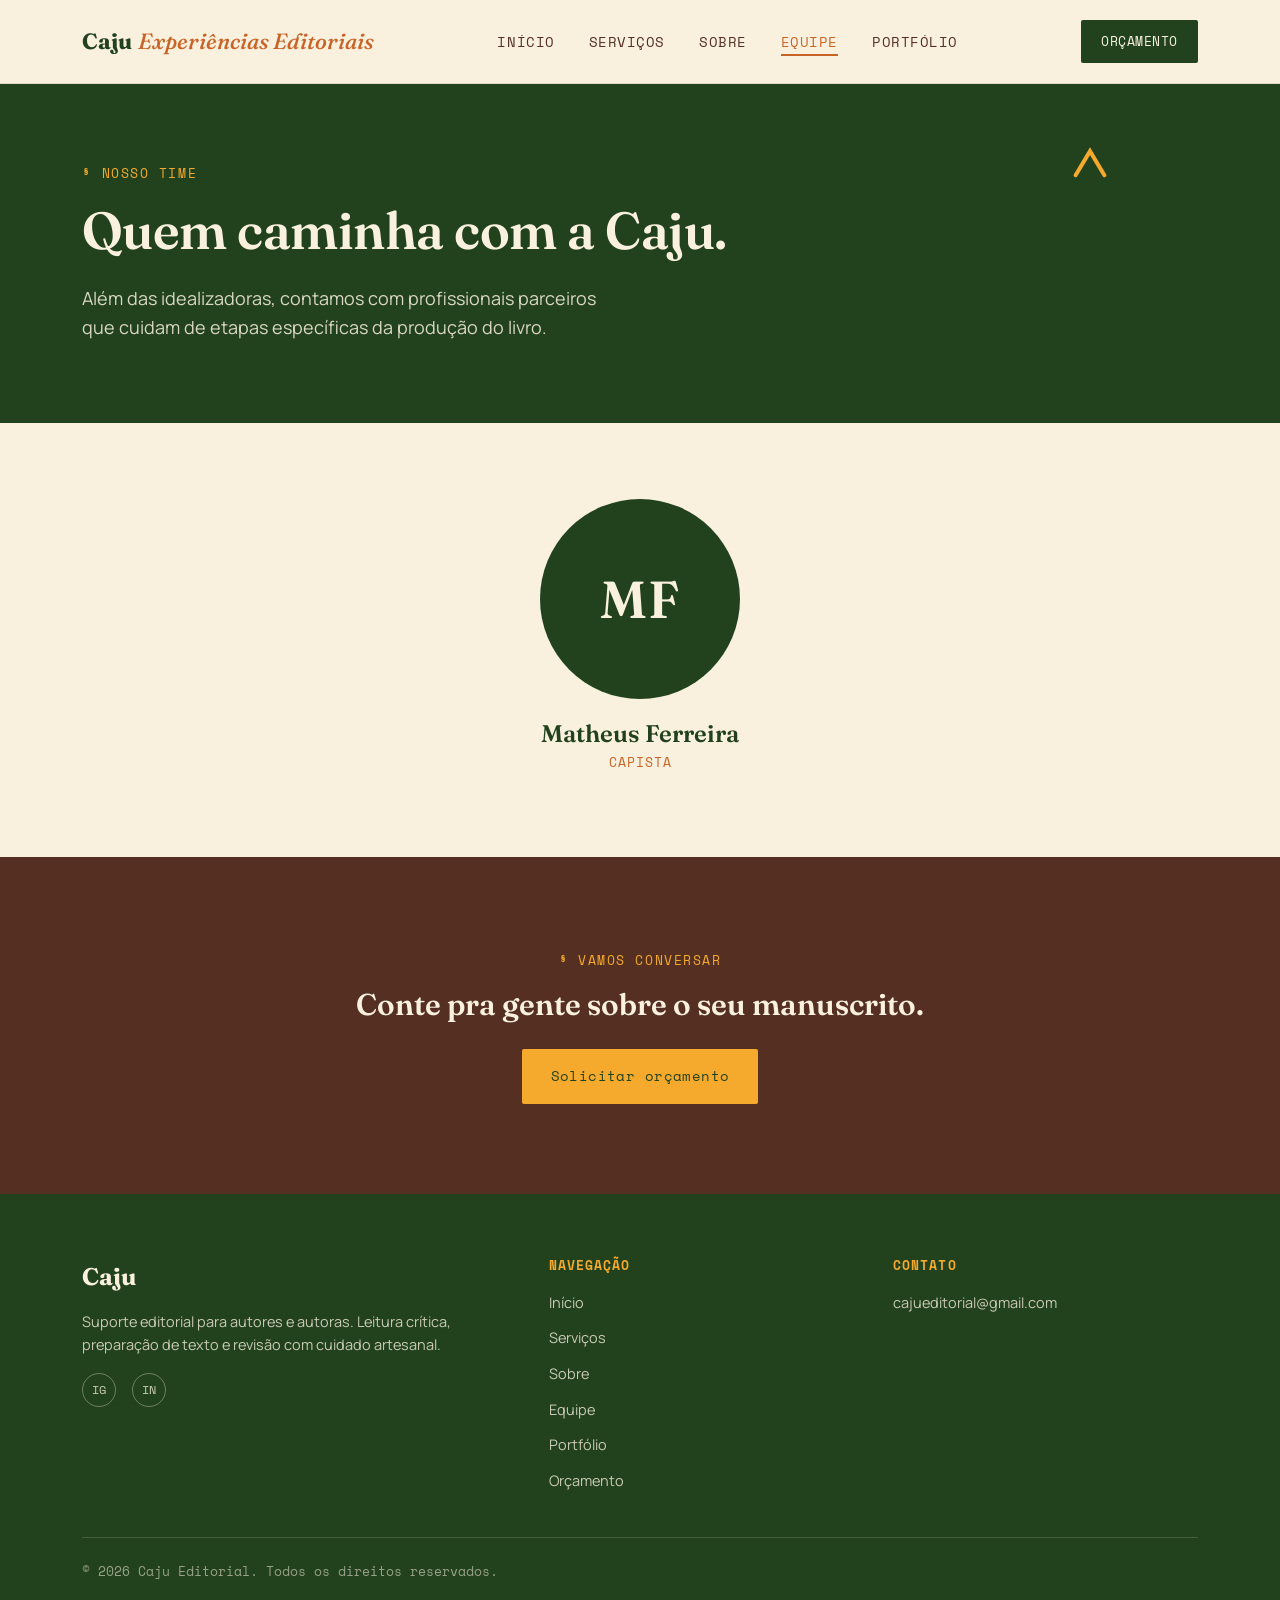
==== equipe.html @ 2a9daa26 "ajustes" ====
<!DOCTYPE html>
<html lang="pt-BR">

<head>
  <meta charset="UTF-8">
  <meta name="viewport" content="width=device-width, initial-scale=1.0">
  <title>Equipe | Caju Experiências Editoriais</title>
  <meta name="description" content="Conheça os profissionais que trabalham com a Caju Editorial em cada etapa da produção do livro.">
  <link rel="stylesheet" href="style.css">
</head>

<body>

  <header class="site-header">
    <nav class="nav">
      <a href="index.html" class="logo">Caju <em>Experiências Editoriais</em></a>
      <ul class="nav-links">
        <li><a href="index.html">Início</a></li>
        <li><a href="servicos.html">Serviços</a></li>
        <li><a href="sobre.html">Sobre</a></li>
        <li><a href="equipe.html" class="active">Equipe</a></li>
        <li><a href="portfolio.html">Portfólio</a></li>
      </ul>
      <a href="orcamento.html" class="nav-cta">Orçamento</a>
    </nav>
  </header>

  <section class="hero hero--small">
    <div class="mark mark--amarelo" style="width:48px; top:56px; right:13%;">
      <svg viewBox="0 0 60 60" fill="none" stroke="currentColor" stroke-width="5" stroke-linecap="round">
        <path d="M12 44 L30 14 L48 44" />
      </svg>
    </div>
    <div class="wrap">
      <div class="hero-inner">
        <span class="eyebrow">Nosso time</span>
        <h1>Quem caminha com a Caju.</h1>
        <p class="lead">Além das idealizadoras, contamos com profissionais parceiros que cuidam de etapas específicas
          da produção do livro.</p>
      </div>
    </div>
  </section>

  <section>
    <div class="wrap">

      <div class="team-grid">

        <article class="team-card">
          <div class="team-photo" data-initials="MF">
            <img src="assets/matheus-ferreira.jpg" alt="Retrato de Matheus Ferreira" onerror="this.remove()">
          </div>
          <h3>Matheus Ferreira</h3>
          <span class="team-role">Capista</span>
        </article>

      </div>

    </div>
  </section>

  <section class="cta-band">
    <div class="wrap">
      <span class="eyebrow" style="color:var(--amarelo)">Vamos conversar</span>
      <h2>Conte pra gente sobre o seu manuscrito.</h2>
      <a href="orcamento.html" class="btn btn--primary">Solicitar orçamento</a>
    </div>
  </section>

  <footer class="site-footer">
    <div class="wrap">
      <div class="footer-grid">
        <div>
          <div class="footer-logo">Caju</div>
          <p>Suporte editorial para autores e autoras. Leitura crítica, preparação de texto e revisão com
            cuidado artesanal.</p>
          <div class="social-row">
            <a href="#" aria-label="Instagram">IG</a>
            <a href="#" aria-label="LinkedIn">IN</a>
          </div>
        </div>
        <div>
          <h4>Navegação</h4>
          <ul>
            <li><a href="index.html">Início</a></li>
            <li><a href="servicos.html">Serviços</a></li>
            <li><a href="sobre.html">Sobre</a></li>
            <li><a href="equipe.html">Equipe</a></li>
            <li><a href="portfolio.html">Portfólio</a></li>
            <li><a href="orcamento.html">Orçamento</a></li>
          </ul>
        </div>
        <div>
          <h4>Contato</h4>
          <ul>
            <li><a href="mailto:cajueditorial@gmail.com">cajueditorial@gmail.com</a></li>
          </ul>
        </div>
      </div>
      <div class="footer-bottom">
        <span>© 2026 Caju Editorial. Todos os direitos reservados.</span>
      </div>
    </div>
  </footer>

</body>

</html>
---- style.css ----
@import url('https://fonts.googleapis.com/css2?family=Fraunces:ital,opsz,wght@0,9..144,300;0,9..144,400;0,9..144,500;0,9..144,600;0,9..144,700;0,9..144,900;1,9..144,400;1,9..144,500;1,9..144,600&family=Manrope:wght@400;500;600;700;800&family=Space+Mono:wght@400;700&display=swap');

/* ============ TOKENS ============ */
:root {
  --verde: #22421D;
  --verde-2: #2f5827;
  --creme: #F9F1DE;
  --creme-2: #f2e8cf;
  --amarelo: #F5AA2E;
  --laranja: #C86427;
  --marrom: #542F22;

  --display: 'Fraunces', serif;
  --body: 'Manrope', sans-serif;
  --mono: 'Space Mono', monospace;

  --max: 1180px;
  --radius: 2px;
}

*,
*::before,
*::after {
  box-sizing: border-box;
}

html {
  scroll-behavior: smooth;
}

body {
  margin: 0;
  background: var(--creme);
  color: var(--marrom);
  font-family: var(--body);
  font-size: 16px;
  line-height: 1.6;
  -webkit-font-smoothing: antialiased;
}

img {
  max-width: 100%;
  display: block;
}

a {
  color: inherit;
  text-decoration: none;
}

h1,
h2,
h3,
h4 {
  font-family: var(--display);
  font-weight: 600;
  line-height: 1.08;
  margin: 0 0 .5em;
  color: var(--verde);
}

p {
  margin: 0 0 1em;
}

.wrap {
  max-width: var(--max);
  margin: 0 auto;
  padding: 0 32px;
}

::selection {
  background: var(--amarelo);
  color: var(--verde);
}

@media (prefers-reduced-motion: reduce) {
  * {
    animation-duration: 0.001ms !important;
    transition-duration: 0.001ms !important;
  }
}

/* ============ EYEBROW / MONO LABEL ============ */
.eyebrow {
  font-family: var(--mono);
  font-size: 13px;
  letter-spacing: .12em;
  text-transform: uppercase;
  color: var(--laranja);
  display: inline-flex;
  align-items: center;
  gap: 10px;
  margin-bottom: 18px;
}

.eyebrow::before {
  content: "§";
  font-weight: 700;
}

/* ============ caju MARKS (signature element) ============ */
.mark {
  position: absolute;
  color: var(--amarelo);
  pointer-events: none;
  z-index: 1;
}

.mark svg {
  width: 100%;
  height: 100%;
  display: block;
}

.mark--dark {
  color: var(--marrom);
}

.mark--laranja {
  color: var(--laranja);
}

.mark--verde {
  color: var(--verde-2);
}

/* ============ BUTTONS ============ */
.btn {
  display: inline-flex;
  align-items: center;
  gap: 10px;
  font-family: var(--mono);
  font-size: 14px;
  letter-spacing: .03em;
  padding: 15px 28px;
  border-radius: var(--radius);
  border: 1.5px solid transparent;
  cursor: pointer;
  transition: transform .15s ease, background .2s ease, color .2s ease, border-color .2s ease;
}

.btn:hover {
  transform: translateY(-2px);
}

.btn:focus-visible {
  outline: 3px solid var(--laranja);
  outline-offset: 3px;
}

.btn--primary {
  background: var(--amarelo);
  color: var(--verde);
}

.btn--primary:hover {
  background: var(--laranja);
  color: var(--creme);
}

.btn--ghost {
  background: transparent;
  color: var(--creme);
  border-color: rgba(249, 241, 222, .4);
}

.btn--ghost:hover {
  border-color: var(--creme);
}

.btn--outline {
  background: transparent;
  color: var(--verde);
  border-color: var(--verde);
}

.btn--outline:hover {
  background: var(--verde);
  color: var(--creme);
}

.btn--block {
  width: 100%;
  justify-content: center;
}

/* ============ HEADER / NAV ============ */
.site-header {
  position: sticky;
  top: 0;
  z-index: 50;
  background: var(--creme);
  border-bottom: 1px solid rgba(84, 47, 34, .14);
}

.nav {
  display: flex;
  align-items: center;
  justify-content: space-between;
  padding: 20px 32px;
  max-width: var(--max);
  margin: 0 auto;
}

.logo {
  font-family: var(--display);
  font-weight: 700;
  font-size: 22px;
  color: var(--verde);
  display: flex;
  align-items: baseline;
  gap: 6px;
}

.logo em {
  font-style: italic;
  color: var(--laranja);
  font-weight: 500;
}

.nav-links {
  display: flex;
  align-items: center;
  gap: 34px;
  list-style: none;
  margin: 0;
  padding: 0;
}

.nav-links a {
  font-family: var(--mono);
  font-size: 13.5px;
  letter-spacing: .04em;
  text-transform: uppercase;
  color: var(--marrom);
  position: relative;
  padding-bottom: 4px;
}

.nav-links a::after {
  content: "";
  position: absolute;
  left: 0;
  bottom: 0;
  width: 0;
  height: 2px;
  background: var(--laranja);
  transition: width .2s ease;
}

.nav-links a:hover::after,
.nav-links a.active::after {
  width: 100%;
}

.nav-links a.active {
  color: var(--laranja);
}

.nav-cta {
  font-family: var(--mono);
  font-size: 13px;
  background: var(--verde);
  color: var(--creme);
  padding: 11px 20px;
  border-radius: var(--radius);
  text-transform: uppercase;
  letter-spacing: .04em;
  transition: background .2s ease;
}

.nav-cta:hover {
  background: var(--laranja);
}

.nav-toggle {
  display: none;
}

/* ============ HERO (dark ink band) ============ */
.hero {
  position: relative;
  background: var(--verde);
  color: var(--creme);
  overflow: hidden;
  padding: 110px 0 90px;
}

.hero .wrap {
  position: relative;
  z-index: 2;
}

.hero-inner {
  max-width: 720px;
}

.hero .eyebrow {
  color: var(--amarelo);
}

.hero .eyebrow::before {
  color: var(--amarelo);
}

.hero h1 {
  color: var(--creme);
  font-size: clamp(38px, 6vw, 66px);
  letter-spacing: -.01em;
}

.hero h1 em {
  font-style: italic;
  color: var(--amarelo);
  font-weight: 500;
}

.hero p.lead {
  font-size: 18px;
  max-width: 540px;
  color: rgba(249, 241, 222, .85);
}

.hero-actions {
  display: flex;
  gap: 16px;
  margin-top: 34px;
  flex-wrap: wrap;
}

.hero--small {
  padding: 76px 0 64px;
}

.hero--small h1 {
  font-size: clamp(34px, 5vw, 52px);
}

/* ============ SECTIONS ============ */
section {
  padding: 68px 0;
  position: relative;
}

.section-head {
  max-width: 620px;
}

.section-head h2 {
  font-size: clamp(28px, 3.6vw, 40px);
}

.section-head p {
  color: rgba(84, 47, 34, .75);
  font-size: 17px;
}

.band-verde {
  background: var(--verde);
  color: var(--creme);
}

.band-verde h2,
.band-verde h3,
.band-verde h4 {
  color: var(--creme);
}

.band-verde p {
  color: rgba(249, 241, 222, .8);
}

.band-marrom {
  background: var(--marrom);
  color: var(--creme);
}

.band-marrom h2,
.band-marrom h3,
.band-marrom h4 {
  color: var(--creme);
}

.band-marrom p {
  color: rgba(249, 241, 222, .82);
}

.band-creme2 {
  background: var(--creme-2);
}

/* ============ CARD GRIDS ============ */
.grid {
  display: grid;
  gap: 28px;
}

.grid--3 {
  grid-template-columns: repeat(3, 1fr);
}

.grid--2 {
  grid-template-columns: repeat(2, 1fr);
}

.card {
  background: var(--creme);
  border: 1.5px solid rgba(84, 47, 34, .16);
  border-radius: var(--radius);
  padding: 32px 28px;
  position: relative;
  transition: border-color .2s ease, transform .2s ease;
}

.card:hover {
  border-color: var(--laranja);
  transform: translateY(-4px);
}

.card .mark-icon {
  width: 30px;
  height: 30px;
  color: var(--laranja);
  margin-bottom: 18px;
}

.card h3 {
  font-size: 21px;
  margin-bottom: 10px;
}

.card p {
  font-size: 15px;
  color: rgba(84, 47, 34, .78);
  margin-bottom: 0;
}

.card a.card-link {
  display: inline-flex;
  align-items: center;
  gap: 8px;
  margin-top: 16px;
  font-family: var(--mono);
  font-size: 13px;
  color: var(--laranja);
  letter-spacing: .03em;
}

/* service detail cards on servicos.html */
.service {
  display: grid;
  grid-template-columns: 64px 1fr;
  gap: 26px;
  padding: 44px 0;
  border-top: 1px solid rgba(84, 47, 34, .16);
}

.service:last-child {
  border-bottom: 1px solid rgba(84, 47, 34, .16);
}

.service-mark {
  width: 46px;
  height: 46px;
  border: 1.5px solid var(--laranja);
  border-radius: 50%;
  display: flex;
  align-items: center;
  justify-content: center;
  font-family: var(--mono);
  color: var(--laranja);
  font-size: 18px;
}

.service h3 {
  font-size: 24px;
  margin-bottom: 8px;
}

.service-title-row {
  display: flex;
  align-items: baseline;
  justify-content: space-between;
  gap: 12px 24px;
  flex-wrap: wrap;
}

.service-price {
  font-family: var(--mono);
  font-size: 15px;
  font-weight: 700;
  color: var(--laranja);
  white-space: nowrap;
}

.service-price small {
  font-weight: 400;
  color: rgba(84, 47, 34, .6);
  font-size: 12px;
}

.service p.desc {
  color: rgba(84, 47, 34, .8);
  max-width: 620px;
}

.service-group-head {
  margin: 24px 0 4px;
}

.service-group-head:first-child {
  margin-top: 0;
}

.service-group-head h2 {
  font-size: clamp(24px, 3vw, 32px);
}

.service-group-head p {
  color: rgba(84, 47, 34, .75);
  max-width: 640px;
}

.service ul {
  list-style: none;
  margin: 18px 0 0;
  padding: 0;
  display: grid;
  grid-template-columns: repeat(2, 1fr);
  gap: 8px 24px;
}

.service li {
  font-size: 14px;
  color: var(--marrom);
  padding-left: 20px;
  position: relative;
}

.service li::before {
  content: "／";
  position: absolute;
  left: 0;
  color: var(--laranja);
  font-family: var(--mono);
}

/* ============ PROCESS TIMELINE ============ */
.timeline {
  display: grid;
  grid-template-columns: repeat(4, 1fr);
  gap: 28px;
  counter-reset: step;
}

.timeline-item {
  position: relative;
  padding-top: 30px;
}

.timeline-item::before {
  counter-increment: step;
  content: "0" counter(step);
  font-family: var(--mono);
  font-size: 14px;
  color: var(--amarelo);
  position: absolute;
  top: 0;
  left: 0;
  letter-spacing: .05em;
}

.timeline-item h4 {
  font-size: 17px;
  margin-bottom: 8px;
  color: var(--creme);
}

.timeline-item p {
  font-size: 14px;
}

/* ============ TESTIMONIAL / MARGIN NOTE ============ */
.margin-note {
  max-width: 760px;
  margin: 0 auto;
  text-align: center;
  position: relative;
  padding: 0 40px;
}

.margin-note p {
  font-family: var(--display);
  font-style: italic;
  font-size: clamp(22px, 3vw, 30px);
  color: var(--verde);
  line-height: 1.4;
}

.margin-note cite {
  display: block;
  margin-top: 22px;
  font-family: var(--mono);
  font-style: normal;
  font-size: 13px;
  letter-spacing: .05em;
  text-transform: uppercase;
  color: var(--laranja);
}

/* ============ DEPOIMENTOS CAROUSEL ============ */
.carousel {
  position: relative;
  margin-top: 8px;
}

.carousel-track {
  display: flex;
  overflow-x: auto;
  scroll-snap-type: x mandatory;
  scroll-behavior: smooth;
  -webkit-overflow-scrolling: touch;
  scrollbar-width: none;
}

.carousel-track::-webkit-scrollbar {
  display: none;
}

.testimonial {
  flex: 0 0 100%;
  scroll-snap-align: center;
  margin: 0;
  padding: 8px 8px 20px;
  display: flex;
  justify-content: center;
}

.testimonial-inner {
  background: var(--creme-2);
  border: 1.5px solid rgba(84, 47, 34, .16);
  border-radius: var(--radius);
  padding: 52px 48px 40px;
  max-width: 760px;
  width: 100%;
  position: relative;
}

.testimonial-inner::before {
  content: "\201C";
  font-family: var(--display);
  font-size: 96px;
  line-height: 1;
  color: var(--amarelo);
  position: absolute;
  top: 20px;
  left: 30px;
  opacity: .5;
  pointer-events: none;
}

.testimonial p {
  font-family: var(--display);
  font-style: italic;
  font-size: clamp(17px, 2.1vw, 22px);
  line-height: 1.5;
  color: var(--verde);
  position: relative;
  margin: 0 0 22px;
}

.testimonial cite {
  font-family: var(--mono);
  font-style: normal;
  font-size: 12.5px;
  letter-spacing: .06em;
  text-transform: uppercase;
  color: var(--laranja);
}

.carousel-btn {
  position: absolute;
  top: calc(50% - 20px);
  transform: translateY(-50%);
  z-index: 3;
  width: 48px;
  height: 48px;
  border-radius: 50%;
  border: 1.5px solid var(--verde);
  background: var(--creme);
  color: var(--verde);
  font-family: var(--body);
  font-size: 26px;
  line-height: 1;
  display: flex;
  align-items: center;
  justify-content: center;
  cursor: pointer;
  transition: background .2s ease, color .2s ease, transform .2s ease;
}

.carousel-btn:hover {
  background: var(--verde);
  color: var(--creme);
}

.carousel-btn:focus-visible {
  outline: 3px solid var(--laranja);
  outline-offset: 3px;
}

.carousel-btn--prev {
  left: -8px;
}

.carousel-btn--next {
  right: -8px;
}

.carousel-dots {
  display: flex;
  justify-content: center;
  gap: 10px;
  margin-top: 20px;
}

.carousel-dot {
  width: 9px;
  height: 9px;
  border-radius: 50%;
  border: none;
  padding: 0;
  cursor: pointer;
  background: rgba(84, 47, 34, .25);
  transition: background .2s ease, transform .2s ease;
}

.carousel-dot.is-active {
  background: var(--laranja);
  transform: scale(1.35);
}

@media (max-width: 680px) {
  .carousel-btn {
    width: 40px;
    height: 40px;
    font-size: 22px;
    top: calc(50% - 16px);
  }

  .carousel-btn--prev {
    left: -6px;
  }

  .carousel-btn--next {
    right: -6px;
  }

  .testimonial-inner {
    padding: 44px 26px 32px;
  }

  .testimonial-inner::before {
    font-size: 72px;
    top: 14px;
    left: 18px;
  }
}

/* ============ FAQ ============ */
@supports (interpolate-size: allow-keywords) {
  :root {
    interpolate-size: allow-keywords;
  }
}

.faq {
  max-width: 820px;
}

.faq-item {
  border-top: 1px solid rgba(84, 47, 34, .16);
  padding: 6px 0;
}

.faq-item:last-child {
  border-bottom: 1px solid rgba(84, 47, 34, .16);
}

.faq-item summary {
  cursor: pointer;
  list-style: none;
  font-family: var(--display);
  font-weight: 600;
  font-size: 19px;
  color: var(--verde);
  padding: 18px 40px 18px 0;
  position: relative;
  transition: color .2s ease;
}

.faq-item summary:hover {
  color: var(--laranja);
}

.faq-item summary::-webkit-details-marker {
  display: none;
}

.faq-item summary::after {
  content: "+";
  position: absolute;
  right: 4px;
  top: 50%;
  transform: translateY(-50%) rotate(0deg);
  font-family: var(--mono);
  font-size: 24px;
  line-height: 1;
  color: var(--laranja);
  transition: transform .35s ease;
}

.faq-item[open] summary::after {
  transform: translateY(-50%) rotate(135deg);
}

.faq-item p {
  color: rgba(84, 47, 34, .8);
  font-size: 15.5px;
  max-width: 720px;
  margin: 0 0 18px;
}

/* Fluid open/close animation via the details content wrapper */
.faq-item::details-content {
  block-size: 0;
  overflow: hidden;
  opacity: 0;
  transition:
    block-size .38s cubic-bezier(.4, 0, .2, 1),
    opacity .3s ease,
    content-visibility .38s allow-discrete;
}

.faq-item[open]::details-content {
  block-size: auto;
  opacity: 1;
}

/* ============ CTA BAND ============ */
.cta-band {
  background: var(--marrom);
  color: var(--creme);
  text-align: center;
  padding: 90px 0;
  position: relative;
  overflow: hidden;
}

.cta-band h2 {
  color: var(--creme);
  font-size: clamp(28px, 4vw, 30px);
  max-width: 680px;
  margin: 0 auto 28px;
}

/* ============ FOOTER ============ */
.site-footer {
  background: var(--verde);
  color: var(--creme);
  padding: 64px 0 28px;
}

.footer-grid {
  display: grid;
  grid-template-columns: 1.4fr 1fr 1fr;
  gap: 40px;
  padding-bottom: 44px;
  border-bottom: 1px solid rgba(249, 241, 222, .16);
}

.footer-grid h4 {
  color: var(--amarelo);
  font-family: var(--mono);
  font-size: 13px;
  text-transform: uppercase;
  letter-spacing: .08em;
  margin-bottom: 18px;
}

.footer-grid p,
.footer-grid a {
  color: rgba(249, 241, 222, .78);
  font-size: 14.5px;
}

.footer-grid ul {
  list-style: none;
  margin: 0;
  padding: 0;
  display: grid;
  gap: 10px;
}

.footer-grid a:hover {
  color: var(--amarelo);
}

.footer-bottom {
  display: flex;
  justify-content: space-between;
  align-items: center;
  padding-top: 24px;
  font-family: var(--mono);
  font-size: 12.5px;
  color: rgba(249, 241, 222, .55);
  flex-wrap: wrap;
  gap: 12px;
}

.footer-logo {
  font-family: var(--display);
  font-size: 24px;
  font-weight: 700;
  color: var(--creme);
  margin-bottom: 14px;
}

.social-row {
  display: flex;
  gap: 16px;
  margin-top: 16px;
}

.social-row a {
  width: 34px;
  height: 34px;
  border: 1px solid rgba(249, 241, 222, .35);
  border-radius: 50%;
  display: flex;
  align-items: center;
  justify-content: center;
  font-family: var(--mono);
  font-size: 12px;
}

.social-row a:hover {
  border-color: var(--amarelo);
  color: var(--amarelo);
}

/* ============ SOBRE — SÓCIAS ============ */
.partner {
  display: grid;
  grid-template-columns: 200px 1fr;
  gap: 40px;
  align-items: start;
  padding: 48px 0;
  border-top: 1px solid rgba(84, 47, 34, .16);
}

.partner:last-of-type {
  border-bottom: 1px solid rgba(84, 47, 34, .16);
}

.avatar {
  width: 160px;
  height: 160px;
  border-radius: 50%;
  display: flex;
  align-items: center;
  justify-content: center;
  font-family: var(--display);
  font-size: 46px;
  font-weight: 600;
  color: var(--creme);
  position: relative;
}

.avatar--1 {
  background: var(--verde);
}

.avatar--2 {
  background: var(--laranja);
}

.partner-role {
  font-family: var(--mono);
  font-size: 12.5px;
  text-transform: uppercase;
  letter-spacing: .08em;
  color: var(--laranja);
  margin-bottom: 6px;
  display: block;
}

.partner h3 {
  font-size: 26px;
  margin-bottom: 12px;
}

.tag-row {
  display: flex;
  gap: 10px;
  flex-wrap: wrap;
  margin-top: 18px;
}

.tag {
  font-family: var(--mono);
  font-size: 12px;
  padding: 6px 12px;
  border: 1px solid rgba(84, 47, 34, .3);
  border-radius: 20px;
  color: var(--marrom);
}

/* ============ EQUIPE ============ */
.team-grid {
  display: grid;
  grid-template-columns: repeat(auto-fit, minmax(220px, 260px));
  justify-content: center;
  gap: 40px 32px;
  padding: 8px 0 16px;
}

.team-card {
  text-align: center;
}

.team-photo {
  width: 200px;
  height: 200px;
  margin: 0 auto 22px;
  border-radius: 50%;
  overflow: hidden;
  position: relative;
  background: var(--verde);
  color: var(--creme);
  display: flex;
  align-items: center;
  justify-content: center;
}

/* iniciais aparecem quando ainda não há foto */
.team-photo::before {
  content: attr(data-initials);
  font-family: var(--display);
  font-size: 52px;
  font-weight: 600;
  letter-spacing: .02em;
}

.team-photo img {
  position: absolute;
  inset: 0;
  width: 100%;
  height: 100%;
  object-fit: cover;
}

.team-card h3 {
  font-size: 24px;
  margin-bottom: 6px;
}

.team-role {
  font-family: var(--mono);
  font-size: 12.5px;
  text-transform: uppercase;
  letter-spacing: .08em;
  color: var(--laranja);
  display: block;
}

/* ============ PORTFOLIO ============ */
.book-card {
  background: var(--creme);
  border: 1.5px solid rgba(84, 47, 34, .16);
  padding: 0;
  overflow: hidden;
  border-radius: var(--radius);
  transition: transform .2s ease, border-color .2s ease;
}

.book-card:hover {
  transform: translateY(-4px);
  border-color: var(--laranja);
}

.book-spine {
  height: 130px;
  display: flex;
  align-items: flex-end;
  padding: 18px 22px;
  font-family: var(--mono);
  font-size: 12px;
  text-transform: uppercase;
  letter-spacing: .06em;
  color: var(--creme);
}

.book-card:nth-child(6n+1) .book-spine {
  background: var(--verde);
}

.book-card:nth-child(6n+2) .book-spine {
  background: var(--laranja);
}

.book-card:nth-child(6n+3) .book-spine {
  background: var(--marrom);
}

.book-card:nth-child(6n+4) .book-spine {
  background: var(--verde-2);
}

.book-card:nth-child(6n+5) .book-spine {
  background: var(--amarelo);
  color: var(--verde);
}

.book-card:nth-child(6n+6) .book-spine {
  background: var(--marrom);
}

.book-body {
  padding: 22px 24px 26px;
}

.book-body h3 {
  font-size: 18px;
  margin-bottom: 8px;
}

.book-body p {
  font-size: 14px;
  color: rgba(84, 47, 34, .78);
  margin-bottom: 0;
}

.portfolio-note {
  font-family: var(--mono);
  font-size: 13px;
  color: var(--laranja);
  border: 1px dashed var(--laranja);
  padding: 14px 18px;
  border-radius: var(--radius);
  margin-bottom: 48px;
  max-width: 640px;
}

/* ============ FORM (orçamento) ============ */
.form-layout {
  display: grid;
  grid-template-columns: 1fr 340px;
  gap: 56px;
  align-items: start;
}

.form-card {
  background: var(--creme-2);
  border: 1.5px solid rgba(84, 47, 34, .16);
  padding: 44px;
  border-radius: var(--radius);
}

.field {
  margin-bottom: 24px;
}

.field label {
  display: block;
  font-family: var(--mono);
  font-size: 12.5px;
  text-transform: uppercase;
  letter-spacing: .06em;
  color: var(--marrom);
  margin-bottom: 8px;
}

.field input[type="text"],
.field input[type="email"],
.field input[type="tel"],
.field input[type="url"],
.field select,
.field textarea {
  width: 100%;
  padding: 13px 14px;
  font-family: var(--body);
  font-size: 15px;
  background: var(--creme);
  border: 1.5px solid rgba(84, 47, 34, .28);
  border-radius: var(--radius);
  color: var(--marrom);
}

.field textarea {
  resize: vertical;
  min-height: 120px;
}

.field input:focus,
.field select:focus,
.field textarea:focus {
  outline: none;
  border-color: var(--laranja);
}

.field-hint {
  display: block;
  font-size: 12.5px;
  color: rgba(84, 47, 34, .6);
  margin-top: 8px;
}

.field-row {
  display: grid;
  grid-template-columns: 1fr 1fr;
  gap: 20px;
  /* mantém os inputs na mesma linha de base quando um label ocupa duas linhas */
  align-items: end;
}

/* se sobrar um único campo na linha, ele ocupa a largura toda */
.field-row > .field:only-child {
  grid-column: 1 / -1;
}

.checkbox-grid {
  display: grid;
  grid-template-columns: 1fr 1fr;
  gap: 12px 20px;
}

.checkbox-item {
  display: flex;
  align-items: flex-start;
  gap: 10px;
  font-size: 14.5px;
}

.checkbox-item input {
  margin-top: 4px;
  accent-color: var(--laranja);
}

.required-note {
  font-size: 12.5px;
  color: rgba(84, 47, 34, .6);
  margin-top: -8px;
  margin-bottom: 24px;
}

.side-info {
  display: flex;
  flex-direction: column;
  gap: 28px;
}

.side-card {
  background: var(--verde);
  color: var(--creme);
  padding: 28px;
  border-radius: var(--radius);
}

.side-card h4 {
  color: var(--amarelo);
  font-family: var(--mono);
  font-size: 12.5px;
  text-transform: uppercase;
  letter-spacing: .07em;
  margin-bottom: 14px;
}

.side-card p {
  font-size: 14.5px;
  color: rgba(249, 241, 222, .85);
  margin-bottom: 8px;
}

.whatsapp-btn {
  display: flex;
  align-items: center;
  justify-content: center;
  gap: 10px;
  background: var(--amarelo);
  color: var(--verde);
  font-family: var(--mono);
  font-size: 14px;
  padding: 15px;
  border-radius: var(--radius);
  margin-top: 14px;
  transition: background .2s ease;
}

.whatsapp-btn:hover {
  background: var(--laranja);
  color: var(--creme);
}

/* ============ RESPONSIVE ============ */
@media (max-width: 920px) {
  .grid--3 {
    grid-template-columns: 1fr 1fr;
  }

  .footer-grid {
    grid-template-columns: 1fr 1fr;
  }

  .timeline {
    grid-template-columns: 1fr 1fr;
  }

  .form-layout {
    grid-template-columns: 1fr;
  }

  .partner {
    grid-template-columns: 120px 1fr;
    gap: 26px;
  }

  .avatar {
    width: 100px;
    height: 100px;
    font-size: 32px;
  }

  .team-photo {
    width: 160px;
    height: 160px;
  }

  .team-photo::before {
    font-size: 42px;
  }
}

@media (max-width: 680px) {
  .nav-links {
    display: none;
  }

  .grid--3,
  .grid--2 {
    grid-template-columns: 1fr;
  }

  .footer-grid {
    grid-template-columns: 1fr;
  }

  .timeline {
    grid-template-columns: 1fr;
  }

  .service {
    grid-template-columns: 1fr;
  }

  .service ul {
    grid-template-columns: 1fr;
  }

  .partner {
    grid-template-columns: 1fr;
    text-align: left;
  }

  .checkbox-grid {
    grid-template-columns: 1fr;
  }

  .field-row {
    grid-template-columns: 1fr;
  }

  section {
    padding: 64px 0;
  }

  .hero {
    padding: 80px 0 60px;
  }
}
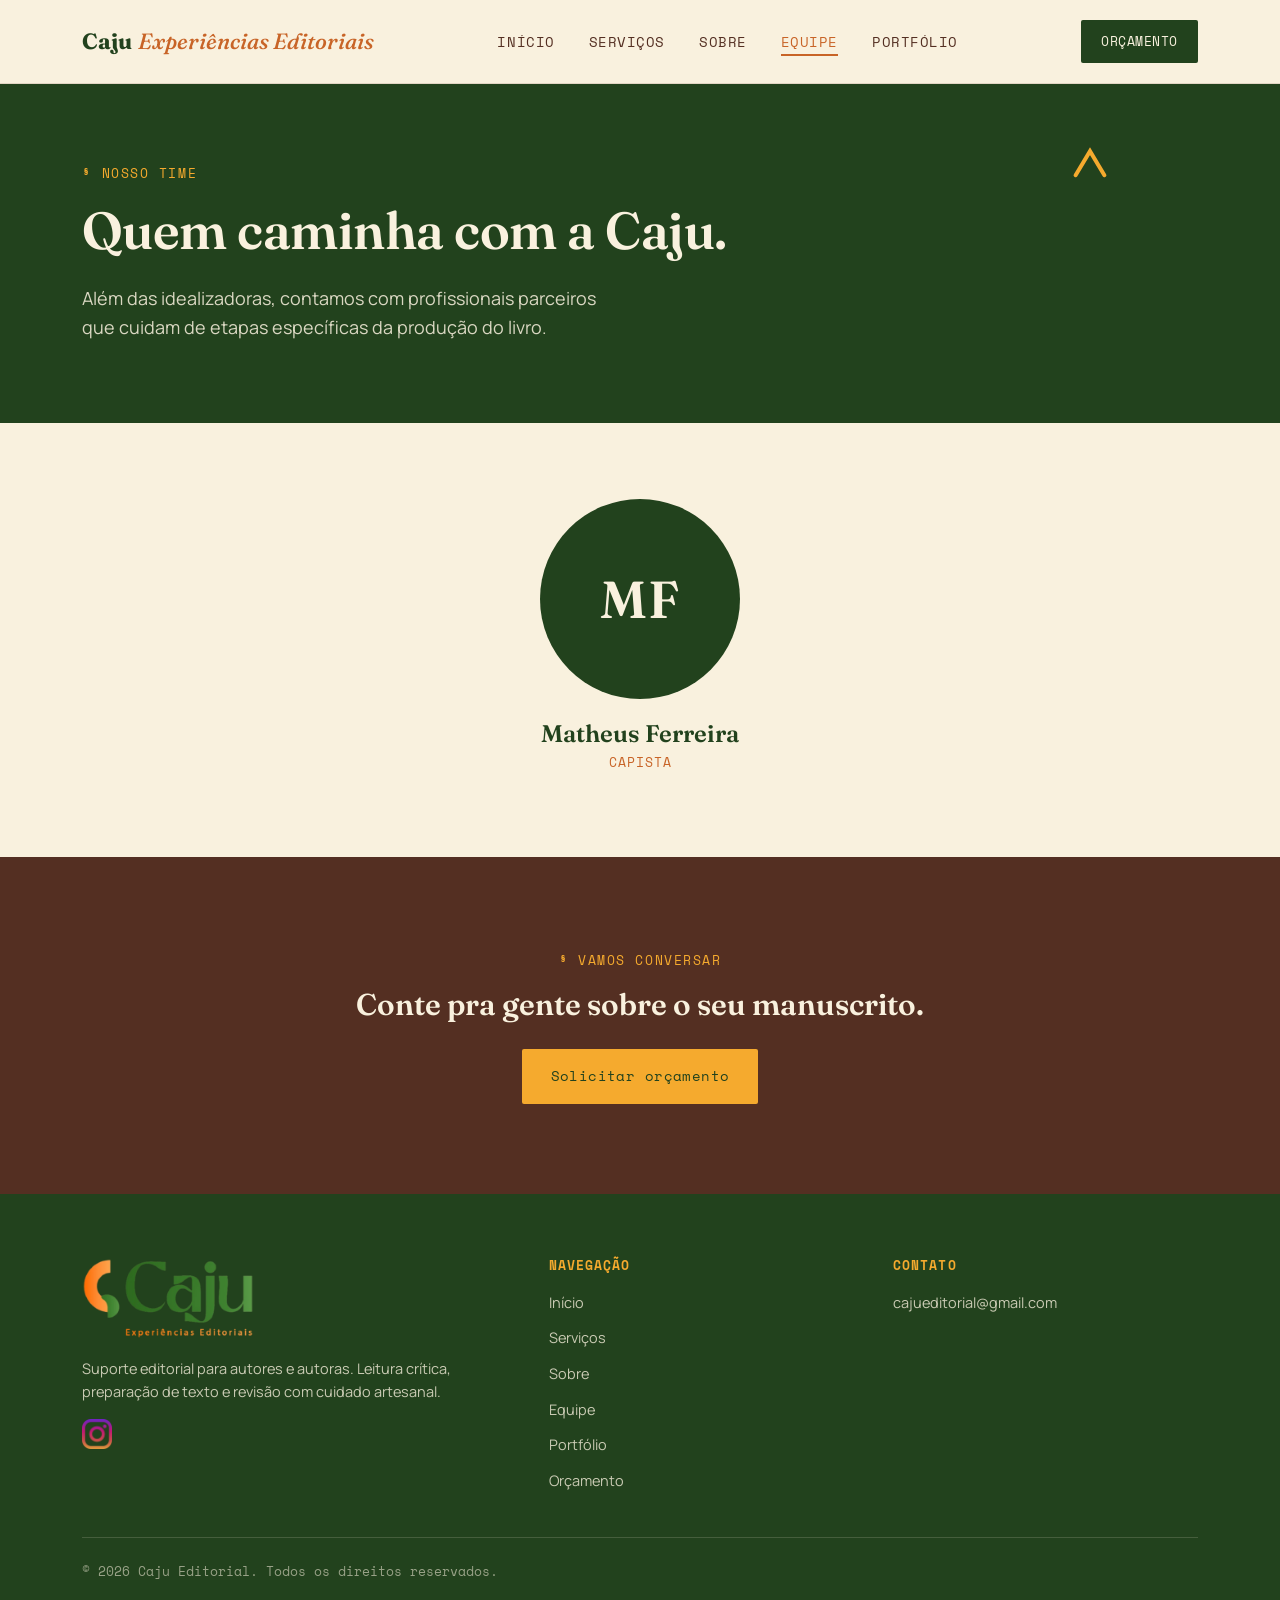
==== commit cebcb0c0: "Fotos das fundadoras, Instagram, favicon e logo no rodapé - Sobre: fotos da Carolyne e da Júlia nos " ====
--- a/equipe.html
+++ b/equipe.html
@@ -6,6 +6,19 @@
   <meta name="viewport" content="width=device-width, initial-scale=1.0">
   <title>Equipe | Caju Experiências Editoriais</title>
   <meta name="description" content="Conheça os profissionais que trabalham com a Caju Editorial em cada etapa da produção do livro.">
+
+  <meta property="og:type" content="website">
+  <meta property="og:site_name" content="Caju Experiências Editoriais">
+  <meta property="og:locale" content="pt_BR">
+  <meta property="og:url" content="https://www.cajueditorial.com.br/equipe.html">
+  <meta property="og:title" content="Equipe | Caju Experiências Editoriais">
+  <meta property="og:description" content="Conheça os profissionais que trabalham com a Caju Editorial em cada etapa da produção do livro.">
+  <meta property="og:image" content="https://www.cajueditorial.com.br/assets/logo-caju.png">
+  <meta property="og:image:width" content="1080">
+  <meta property="og:image:height" content="1080">
+  <meta property="og:image:alt" content="Logo da Caju Experiências Editoriais">
+  <meta name="twitter:card" content="summary">
+  <link rel="icon" type="image/png" href="assets/favicon.png">
   <link rel="stylesheet" href="style.css">
 </head>
 
@@ -71,12 +84,11 @@
     <div class="wrap">
       <div class="footer-grid">
         <div>
-          <div class="footer-logo">Caju</div>
+          <img class="footer-logo" src="assets/logo-footer.png" alt="Caju Experiências Editoriais">
           <p>Suporte editorial para autores e autoras. Leitura crítica, preparação de texto e revisão com
             cuidado artesanal.</p>
           <div class="social-row">
-            <a href="#" aria-label="Instagram">IG</a>
-            <a href="#" aria-label="LinkedIn">IN</a>
+            <a href="https://www.instagram.com/cajueditorial/" target="_blank" rel="noopener" aria-label="Instagram da Caju Editorial"><img src="assets/iconeinsta.png" alt="" aria-hidden="true"></a>
           </div>
         </div>
         <div>
--- a/style.css
+++ b/style.css
@@ -920,11 +920,10 @@
 }
 
 .footer-logo {
-  font-family: var(--display);
-  font-size: 24px;
-  font-weight: 700;
-  color: var(--creme);
-  margin-bottom: 14px;
+  display: block;
+  width: 172px;
+  height: auto;
+  margin-bottom: 18px;
 }
 
 .social-row {
@@ -934,20 +933,22 @@
 }
 
 .social-row a {
-  width: 34px;
-  height: 34px;
-  border: 1px solid rgba(249, 241, 222, .35);
-  border-radius: 50%;
-  display: flex;
-  align-items: center;
-  justify-content: center;
-  font-family: var(--mono);
-  font-size: 12px;
+  width: 30px;
+  height: 30px;
+  display: block;
+  border-radius: 8px;
+  transition: transform .2s ease, opacity .2s ease;
 }
 
 .social-row a:hover {
-  border-color: var(--amarelo);
-  color: var(--amarelo);
+  transform: translateY(-2px);
+  opacity: .85;
+}
+
+.social-row img {
+  width: 100%;
+  height: 100%;
+  display: block;
 }
 
 /* ============ SOBRE — SÓCIAS ============ */
@@ -968,6 +969,7 @@
   width: 160px;
   height: 160px;
   border-radius: 50%;
+  overflow: hidden;
   display: flex;
   align-items: center;
   justify-content: center;
@@ -984,6 +986,18 @@
 
 .avatar--2 {
   background: var(--laranja);
+}
+
+.avatar img {
+  position: absolute;
+  inset: 0;
+  width: 100%;
+  height: 100%;
+  object-fit: cover;
+  object-position: 50% 28%;
+  border-radius: 50%;
+  transform: scale(var(--zoom, 1));
+  transform-origin: var(--focus, 50% 30%);
 }
 
 .partner-role {
@@ -1076,70 +1090,73 @@
 }
 
 /* ============ PORTFOLIO ============ */
+.grid--portfolio {
+  grid-template-columns: repeat(4, 1fr);
+  gap: 26px 22px;
+}
+
 .book-card {
   background: var(--creme);
   border: 1.5px solid rgba(84, 47, 34, .16);
   padding: 0;
   overflow: hidden;
   border-radius: var(--radius);
-  transition: transform .2s ease, border-color .2s ease;
+  display: flex;
+  flex-direction: column;
+  transition: transform .2s ease, border-color .2s ease, box-shadow .2s ease;
 }
 
 .book-card:hover {
   transform: translateY(-4px);
   border-color: var(--laranja);
-}
-
-.book-spine {
-  height: 130px;
-  display: flex;
-  align-items: flex-end;
-  padding: 18px 22px;
-  font-family: var(--mono);
-  font-size: 12px;
-  text-transform: uppercase;
-  letter-spacing: .06em;
-  color: var(--creme);
-}
-
-.book-card:nth-child(6n+1) .book-spine {
-  background: var(--verde);
-}
-
-.book-card:nth-child(6n+2) .book-spine {
-  background: var(--laranja);
-}
-
-.book-card:nth-child(6n+3) .book-spine {
-  background: var(--marrom);
-}
-
-.book-card:nth-child(6n+4) .book-spine {
-  background: var(--verde-2);
-}
-
-.book-card:nth-child(6n+5) .book-spine {
-  background: var(--amarelo);
-  color: var(--verde);
-}
-
-.book-card:nth-child(6n+6) .book-spine {
-  background: var(--marrom);
+  box-shadow: 0 12px 28px rgba(84, 47, 34, .14);
+}
+
+.book-cover {
+  aspect-ratio: 69 / 100;
+  background: rgba(84, 47, 34, .10);
+  overflow: hidden;
+}
+
+.book-cover img {
+  width: 100%;
+  height: 100%;
+  object-fit: contain;
+  display: block;
+  transition: transform .35s ease;
+}
+
+.book-card:hover .book-cover img {
+  transform: scale(1.04);
 }
 
 .book-body {
-  padding: 22px 24px 26px;
+  padding: 18px 20px 22px;
+  display: flex;
+  flex-direction: column;
+  gap: 8px;
+  flex: 1;
 }
 
 .book-body h3 {
-  font-size: 18px;
-  margin-bottom: 8px;
+  font-size: 17px;
+  line-height: 1.3;
+  margin-bottom: 0;
 }
 
 .book-body p {
   font-size: 14px;
   color: rgba(84, 47, 34, .78);
   margin-bottom: 0;
+}
+
+.book-genre {
+  font-family: var(--mono);
+  font-size: 11.5px;
+  text-transform: uppercase;
+  letter-spacing: .07em;
+  color: var(--laranja);
+  margin-top: auto;
 }
 
 .portfolio-note {
@@ -1309,6 +1326,10 @@
     grid-template-columns: 1fr 1fr;
   }
 
+  .grid--portfolio {
+    grid-template-columns: repeat(3, 1fr);
+  }
+
   .footer-grid {
     grid-template-columns: 1fr 1fr;
   }
@@ -1347,11 +1368,28 @@
     display: none;
   }
 
+  .footer-logo {
+    width: 148px;
+  }
+
   .grid--3,
   .grid--2 {
     grid-template-columns: 1fr;
   }
 
+  .grid--portfolio {
+    grid-template-columns: 1fr 1fr;
+    gap: 20px 16px;
+  }
+
+  .book-body {
+    padding: 14px 14px 18px;
+  }
+
+  .book-body h3 {
+    font-size: 15px;
+  }
+
   .footer-grid {
     grid-template-columns: 1fr;
   }
@@ -1388,4 +1426,4 @@
   .hero {
     padding: 80px 0 60px;
   }
-}+}
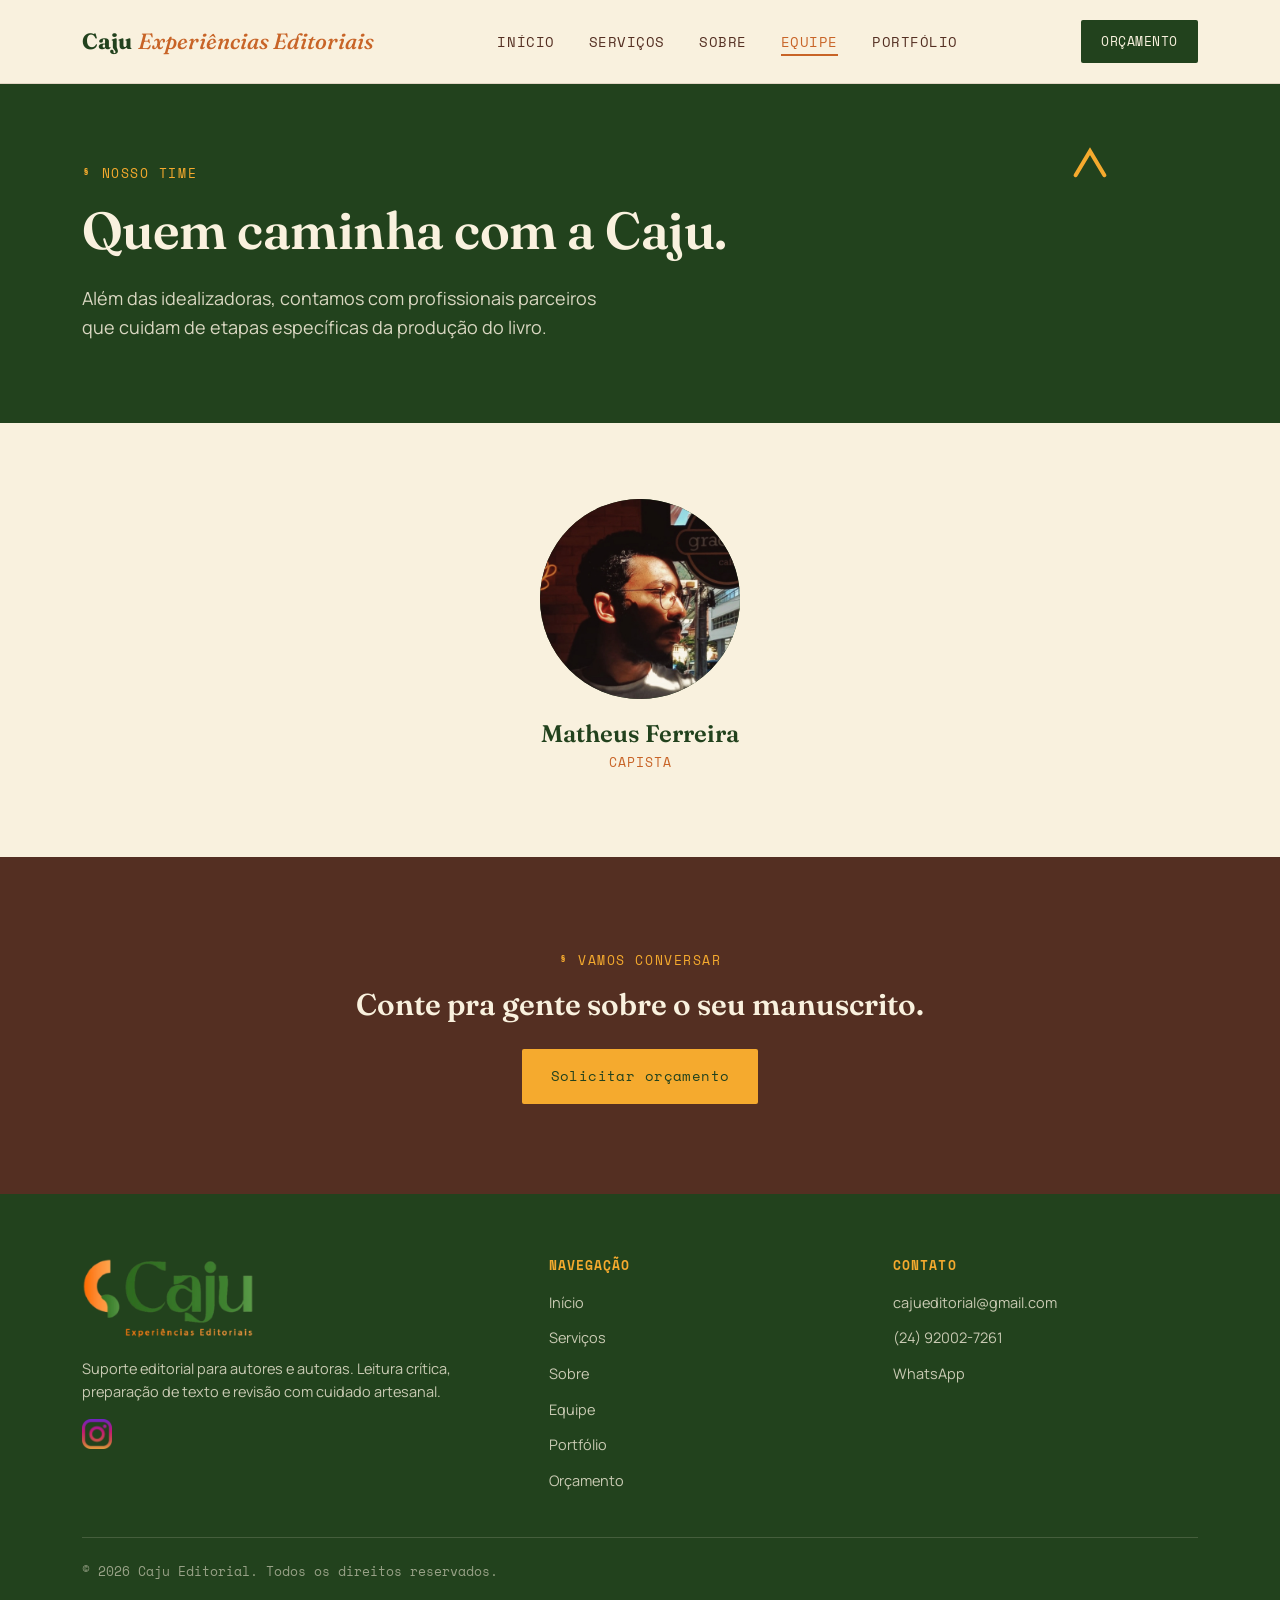
==== commit 5185425a: "Menu mobile, contato atualizado e assets organizados Contato: telefone (24) 92002-7261 no rodapé das" ====
--- a/equipe.html
+++ b/equipe.html
@@ -10,15 +10,20 @@
   <meta property="og:type" content="website">
   <meta property="og:site_name" content="Caju Experiências Editoriais">
   <meta property="og:locale" content="pt_BR">
-  <meta property="og:url" content="https://www.cajueditorial.com.br/equipe.html">
+  <meta property="og:url" content="https://vitortenente.github.io/caju-editorial/equipe.html">
   <meta property="og:title" content="Equipe | Caju Experiências Editoriais">
   <meta property="og:description" content="Conheça os profissionais que trabalham com a Caju Editorial em cada etapa da produção do livro.">
-  <meta property="og:image" content="https://www.cajueditorial.com.br/assets/logo-caju.png">
+  <meta property="og:image" content="https://vitortenente.github.io/caju-editorial/assets/logo/logo-caju.png">
   <meta property="og:image:width" content="1080">
   <meta property="og:image:height" content="1080">
   <meta property="og:image:alt" content="Logo da Caju Experiências Editoriais">
   <meta name="twitter:card" content="summary">
-  <link rel="icon" type="image/png" href="assets/favicon.png">
+  <link rel="icon" href="assets/favicon/favicon.ico" sizes="any">
+  <link rel="icon" type="image/png" sizes="16x16" href="assets/favicon/favicon-16.png">
+  <link rel="icon" type="image/png" sizes="32x32" href="assets/favicon/favicon.png">
+  <link rel="icon" type="image/png" sizes="192x192" href="assets/favicon/favicon-192.png">
+  <link rel="apple-touch-icon" sizes="180x180" href="assets/favicon/apple-touch-icon.png">
+  <meta name="theme-color" content="#22421D">
   <link rel="stylesheet" href="style.css">
 </head>
 
@@ -27,7 +32,7 @@
   <header class="site-header">
     <nav class="nav">
       <a href="index.html" class="logo">Caju <em>Experiências Editoriais</em></a>
-      <ul class="nav-links">
+      <ul class="nav-links" id="menu-principal">
         <li><a href="index.html">Início</a></li>
         <li><a href="servicos.html">Serviços</a></li>
         <li><a href="sobre.html">Sobre</a></li>
@@ -35,6 +40,11 @@
         <li><a href="portfolio.html">Portfólio</a></li>
       </ul>
       <a href="orcamento.html" class="nav-cta">Orçamento</a>
+      <button class="nav-toggle" type="button" data-nav-toggle aria-label="Abrir menu" aria-expanded="false" aria-controls="menu-principal">
+        <span></span>
+        <span></span>
+        <span></span>
+      </button>
     </nav>
   </header>
 
@@ -61,7 +71,8 @@
 
         <article class="team-card">
           <div class="team-photo" data-initials="MF">
-            <img src="assets/matheus-ferreira.jpg" alt="Retrato de Matheus Ferreira" onerror="this.remove()">
+            <img src="assets/equipe/matheus.jpeg" alt="Retrato de Matheus Ferreira, capista"
+              style="--pos:50% 0%; --zoom:1.5; --focus:50% 0%;" onerror="this.remove()">
           </div>
           <h3>Matheus Ferreira</h3>
           <span class="team-role">Capista</span>
@@ -84,11 +95,11 @@
     <div class="wrap">
       <div class="footer-grid">
         <div>
-          <img class="footer-logo" src="assets/logo-footer.png" alt="Caju Experiências Editoriais">
+          <img class="footer-logo" src="assets/logo/logo-footer.png" alt="Caju Experiências Editoriais">
           <p>Suporte editorial para autores e autoras. Leitura crítica, preparação de texto e revisão com
             cuidado artesanal.</p>
           <div class="social-row">
-            <a href="https://www.instagram.com/cajueditorial/" target="_blank" rel="noopener" aria-label="Instagram da Caju Editorial"><img src="assets/iconeinsta.png" alt="" aria-hidden="true"></a>
+            <a href="https://www.instagram.com/cajueditorial/" target="_blank" rel="noopener" aria-label="Instagram da Caju Editorial"><img src="assets/icones/iconeinsta.png" alt="" aria-hidden="true"></a>
           </div>
         </div>
         <div>
@@ -106,6 +117,8 @@
           <h4>Contato</h4>
           <ul>
             <li><a href="mailto:cajueditorial@gmail.com">cajueditorial@gmail.com</a></li>
+            <li><a href="tel:+5524920027261">(24) 92002-7261</a></li>
+            <li><a href="https://wa.me/5524920027261" target="_blank" rel="noopener">WhatsApp</a></li>
           </ul>
         </div>
       </div>
@@ -115,6 +128,8 @@
     </div>
   </footer>
 
+  <script src="assets/js/menu.js" defer></script>
+
 </body>
 
 </html>
--- a/style.css
+++ b/style.css
@@ -276,6 +276,37 @@
 
 .nav-toggle {
   display: none;
+  width: 44px;
+  height: 44px;
+  margin-right: -10px;
+  padding: 0;
+  align-items: center;
+  justify-content: center;
+  flex-direction: column;
+  gap: 5px;
+  background: none;
+  border: 0;
+  cursor: pointer;
+}
+
+.nav-toggle span {
+  display: block;
+  width: 22px;
+  height: 2px;
+  background: var(--verde);
+  transition: transform .2s ease, opacity .2s ease;
+}
+
+.nav-toggle.is-open span:nth-child(1) {
+  transform: translateY(7px) rotate(45deg);
+}
+
+.nav-toggle.is-open span:nth-child(2) {
+  opacity: 0;
+}
+
+.nav-toggle.is-open span:nth-child(3) {
+  transform: translateY(-7px) rotate(-45deg);
 }
 
 /* ============ HERO (dark ink band) ============ */
@@ -742,19 +773,31 @@
 }
 
 @media (max-width: 680px) {
+  /* no estreito as setas saem de cima do depoimento e vao para a linha dos pontos */
   .carousel-btn {
     width: 40px;
     height: 40px;
     font-size: 22px;
-    top: calc(50% - 16px);
+    top: auto;
+    bottom: 0;
+    transform: none;
   }
 
   .carousel-btn--prev {
-    left: -6px;
+    left: auto;
+    right: 48px;
   }
 
   .carousel-btn--next {
-    right: -6px;
+    right: 0;
+  }
+
+  .carousel-dots {
+    justify-content: flex-start;
+    flex-wrap: wrap;
+    padding-right: 100px;
+    min-height: 40px;
+    align-items: center;
   }
 
   .testimonial-inner {
@@ -1073,6 +1116,9 @@
   width: 100%;
   height: 100%;
   object-fit: cover;
+  object-position: var(--pos, 50% 30%);
+  transform: scale(var(--zoom, 1));
+  transform-origin: var(--focus, 50% 30%);
 }
 
 .team-card h3 {
@@ -1363,13 +1409,79 @@
   }
 }
 
-@media (max-width: 680px) {
+/* o menu horizontal para de caber antes dos demais blocos: breakpoint proprio */
+@media (max-width: 960px) {
+  /* menu vira painel suspenso, aberto pelo botão hambúrguer */
+  .nav {
+    padding: 14px 20px;
+    gap: 10px;
+  }
+
+  /* nome em duas linhas, propositalmente, em vez de quebrar torto */
+  .logo {
+    font-size: 18px;
+    flex-direction: column;
+    align-items: flex-start;
+    gap: 0;
+    line-height: 1.06;
+  }
+
+  .logo em {
+    font-size: 12px;
+    letter-spacing: .01em;
+  }
+
+  .nav-toggle {
+    display: inline-flex;
+  }
+
+  .nav-cta {
+    font-size: 12px;
+    padding: 10px 14px;
+  }
+
   .nav-links {
     display: none;
-  }
-
+    position: absolute;
+    top: 100%;
+    left: 0;
+    right: 0;
+    flex-direction: column;
+    align-items: stretch;
+    gap: 0;
+    background: var(--creme);
+    border-bottom: 1px solid rgba(84, 47, 34, .14);
+    padding: 4px 20px 12px;
+    box-shadow: 0 12px 20px -14px rgba(84, 47, 34, .5);
+  }
+
+  .nav-links.is-open {
+    display: flex;
+  }
+
+  .nav-links a {
+    display: block;
+    padding: 14px 0;
+    font-size: 14px;
+    border-bottom: 1px solid rgba(84, 47, 34, .1);
+  }
+
+  .nav-links li:last-child a {
+    border-bottom: 0;
+  }
+
+  .nav-links a::after {
+    display: none;
+  }
+}
+
+@media (max-width: 680px) {
   .footer-logo {
     width: 148px;
+  }
+
+  .footer-grid ul {
+    gap: 14px;
   }
 
   .grid--3,
@@ -1426,4 +1538,41 @@
   .hero {
     padding: 80px 0 60px;
   }
-}
+
+  .wrap {
+    padding: 0 20px;
+  }
+
+  /* enfeites decorativos saem de cena: no estreito eles cruzam o texto */
+  .mark {
+    display: none;
+  }
+
+  .hero-actions {
+    gap: 12px;
+  }
+
+  .hero-actions .btn {
+    width: 100%;
+    justify-content: center;
+  }
+
+  .form-card {
+    padding: 26px 20px;
+  }
+
+  /* 16px evita o zoom automático do iOS ao focar um campo */
+  .field input[type="text"],
+  .field input[type="email"],
+  .field input[type="tel"],
+  .field input[type="url"],
+  .field select,
+  .field textarea {
+    font-size: 16px;
+  }
+
+  .checkbox-item {
+    gap: 12px;
+    padding: 4px 0;
+  }
+}
